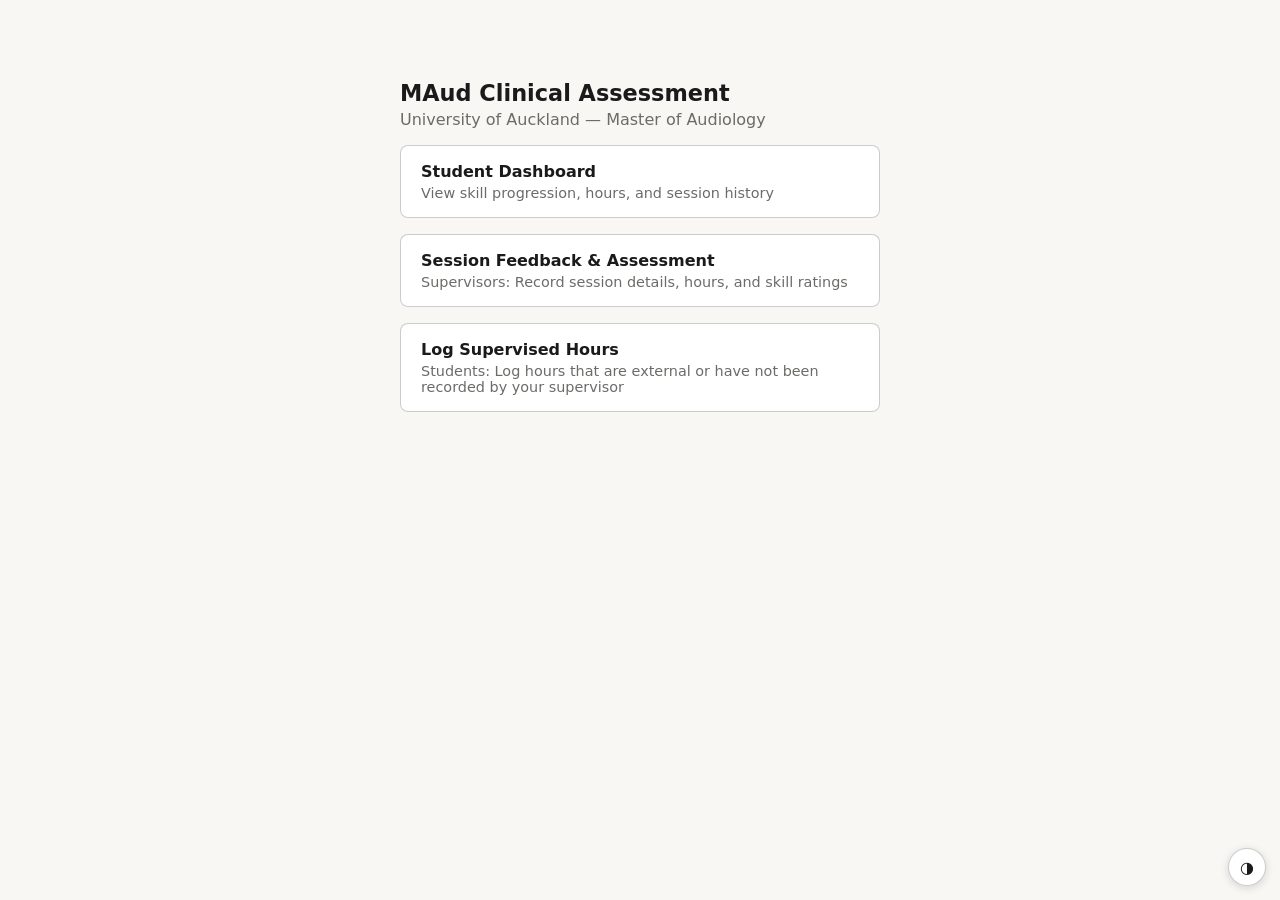
==== index.html @ d383c2b0 "Add shared theme system with Default, Low Vision, and UoA colour themes Introduces assets/theme.css " ====
<!DOCTYPE html>
<html lang="en">
<head>
  <meta charset="UTF-8">
  <meta name="viewport" content="width=device-width, initial-scale=1.0">
  <title>MAud Clinical Assessment</title>
  <link rel="stylesheet" href="assets/theme.css">
  <script src="assets/theme.js"></script>
  <style>
    body { font-family: var(--font); background: var(--bg); color: var(--text); max-width: 480px; margin: 80px auto; padding: 0 24px; }
    h1 { font-size: 1.4rem; margin-bottom: 0.25rem; }
    p { color: var(--text-muted); margin-top: 0; }
    a.card { display: block; border: 1px solid var(--border-strong); border-radius: var(--radius); background: var(--surface); padding: 16px 20px; margin: 16px 0; text-decoration: none; color: inherit; }
    a.card:hover { background: var(--gray-bg); }
    a.card h2 { margin: 0 0 4px; font-size: 1rem; color: var(--text); }
    a.card p { margin: 0; font-size: 0.9rem; }
  </style>
</head>
<body>
  <h1>MAud Clinical Assessment</h1>
  <p>University of Auckland — Master of Audiology</p>
  <a class="card" href="src/dashboard/">
    <h2>Student Dashboard</h2>
    <p>View skill progression, hours, and session history</p>
  </a>
  <a class="card" href="src/form/">
    <h2>Session Feedback &amp; Assessment</h2>
    <p>Supervisors: Record session details, hours, and skill ratings</p>
  </a>
  <a class="card" href="src/student-form/">
    <h2>Log Supervised Hours</h2>
    <p>Students: Log hours that are external or have not been recorded by your supervisor</p>
  </a>
</body>
</html>
---- assets/theme.css ----
/*
 * Shared theme variables for all MAud pages (index.html, dashboard, form,
 * student-form). Each page's own <style> block only defines layout/component
 * CSS and references these variables — it should not redefine :root colours.
 *
 * Theme switching works via a `data-theme` attribute on <html>, set by
 * theme.js from localStorage ('maud_theme': 'default' | 'low-vision' | 'uoa').
 * Default theme additionally respects prefers-color-scheme for dark mode;
 * the other two themes are fixed (no auto dark variant) so their contrast
 * choices stay predictable.
 */

:root,
:root[data-theme="default"] {
  --bg:#f8f7f4; --surface:#fff; --text:#1a1a1a; --text-muted:#6b6b68;
  --text-hint:#9b9b97; --border:rgba(0,0,0,0.1); --border-strong:rgba(0,0,0,0.2);
  --accent:#185FA5; --accent-bg:#E6F1FB; --accent-text:#0C447C;
  --green:#639922; --green-bg:#EAF3DE; --green-text:#3B6D11;
  --amber:#EF9F27; --amber-bg:#FAEEDA; --amber-text:#854F0B;
  --red:#E24B4A; --red-bg:#FCEBEB; --red-text:#A32D2D;
  --gray-bg:#F1EFE8; --teal:#1D9E75; --teal-bg:#E1F5EE; --teal-text:#0F6E56;
  --purple:#534AB7; --purple-bg:#EEEDFE; --purple-text:#3C3489;
  --coral:#D85A30; --coral-bg:#FAECE7; --coral-text:#993C1D;
  --radius:8px; --radius-lg:12px;
  --font:-apple-system,BlinkMacSystemFont,'Segoe UI',system-ui,sans-serif;
}

@media (prefers-color-scheme: dark) {
  :root[data-theme="default"] {
    --bg:#1a1a1a; --surface:#2a2a2a; --text:#e8e8e4; --text-muted:#a0a09c;
    --text-hint:#6b6b68; --border:rgba(255,255,255,0.1); --border-strong:rgba(255,255,255,0.2);
    --accent:#85B7EB; --accent-bg:#0C447C; --accent-text:#B5D4F4;
    --green-bg:#27500A; --green-text:#C0DD97;
    --amber-bg:#633806; --amber-text:#FAC775;
    --red-bg:#501313; --red-text:#F7C1C1;
    --gray-bg:#333; --teal-bg:#085041; --teal-text:#9FE1CB;
    --purple-bg:#3C3489; --purple-text:#CECBF6;
    --coral-bg:#712B13; --coral-text:#F5C4B3;
  }
}

/*
 * Low vision theme — high contrast, no reliance on pale tints, larger text
 * and stronger focus rings. Fixed regardless of system dark-mode setting.
 */
:root[data-theme="low-vision"] {
  --bg:#ffffff; --surface:#ffffff; --text:#000000; --text-muted:#1a1a1a;
  --text-hint:#333333; --border:#000000; --border-strong:#000000;
  --accent:#003366; --accent-bg:#cfe2ff; --accent-text:#001a33;
  --green:#0a6b1d; --green-bg:#d6f5dc; --green-text:#04330c;
  --amber:#8a5200; --amber-bg:#ffe8b8; --amber-text:#3d2400;
  --red:#a30000; --red-bg:#ffd6d6; --red-text:#4d0000;
  --gray-bg:#e6e6e6; --teal:#00665c; --teal-bg:#c9f0ea; --teal-text:#003330;
  --purple:#3d1a8a; --purple-bg:#dcd1f7; --purple-text:#1f0d4d;
  --coral:#8a2e00; --coral-bg:#ffd9c2; --coral-text:#3d1400;
  --radius:6px; --radius-lg:8px;
  --font:-apple-system,BlinkMacSystemFont,'Segoe UI',system-ui,sans-serif;
}
:root[data-theme="low-vision"] body { font-size: 1.15em; }
:root[data-theme="low-vision"] *:focus { outline: 3px solid #000 !important; outline-offset: 2px; }
:root[data-theme="low-vision"] a { text-decoration: underline; }

/*
 * University of Auckland theme — colours sourced from the official Web
 * Style Guide (Dark blue #00457D, Mid blue #0098C3, Silver/Grey neutrals).
 * Status colours (green/amber/red) are kept as semantic UI signals rather
 * than brand colours, so red-flag/on-track meaning stays consistent across
 * themes.
 */
:root[data-theme="uoa"] {
  --bg:#F1F1F1; --surface:#ffffff; --text:#333333; --text-muted:#5a5a5a;
  --text-hint:#8a8a8a; --border:rgba(0,0,0,0.12); --border-strong:rgba(0,0,0,0.28);
  --accent:#00457D; --accent-bg:#E3ECF3; --accent-text:#00345F;
  --green:#639922; --green-bg:#EAF3DE; --green-text:#3B6D11;
  --amber:#EF9F27; --amber-bg:#FAEEDA; --amber-text:#854F0B;
  --red:#E24B4A; --red-bg:#FCEBEB; --red-text:#A32D2D;
  --gray-bg:#E0E0E0; --teal:#0098C3; --teal-bg:#DFF3F8; --teal-text:#005870;
  --purple:#534AB7; --purple-bg:#EEEDFE; --purple-text:#3C3489;
  --coral:#D85A30; --coral-bg:#FAECE7; --coral-text:#993C1D;
  --radius:6px; --radius-lg:10px;
  --font:-apple-system,BlinkMacSystemFont,'Segoe UI',system-ui,sans-serif;
}

/* Theme picker widget, injected by theme.js — shared styling lives here so theme.js stays markup-only. */
.maud-theme-picker { position: fixed; bottom: 14px; right: 14px; z-index: 1000; font-family: var(--font); }
.maud-theme-picker-btn {
  width: 38px; height: 38px; border-radius: 50%; border: 1px solid var(--border-strong);
  background: var(--surface); color: var(--text); cursor: pointer; font-size: 16px;
  box-shadow: 0 2px 8px rgba(0,0,0,0.15); display: flex; align-items: center; justify-content: center;
}
.maud-theme-picker-menu {
  display: none; position: absolute; bottom: 46px; right: 0; background: var(--surface);
  border: 1px solid var(--border-strong); border-radius: var(--radius); box-shadow: 0 4px 16px rgba(0,0,0,0.2);
  min-width: 170px; overflow: hidden;
}
.maud-theme-picker-menu.open { display: block; }
.maud-theme-picker-opt {
  display: flex; align-items: center; gap: 8px; padding: 9px 12px; font-size: 13px; color: var(--text);
  cursor: pointer; white-space: nowrap;
}
.maud-theme-picker-opt:hover { background: var(--gray-bg); }
.maud-theme-picker-opt.active { background: var(--accent-bg); color: var(--accent-text); font-weight: 500; }
.maud-theme-picker-swatch { width: 14px; height: 14px; border-radius: 50%; border: 1px solid var(--border-strong); flex-shrink: 0; }
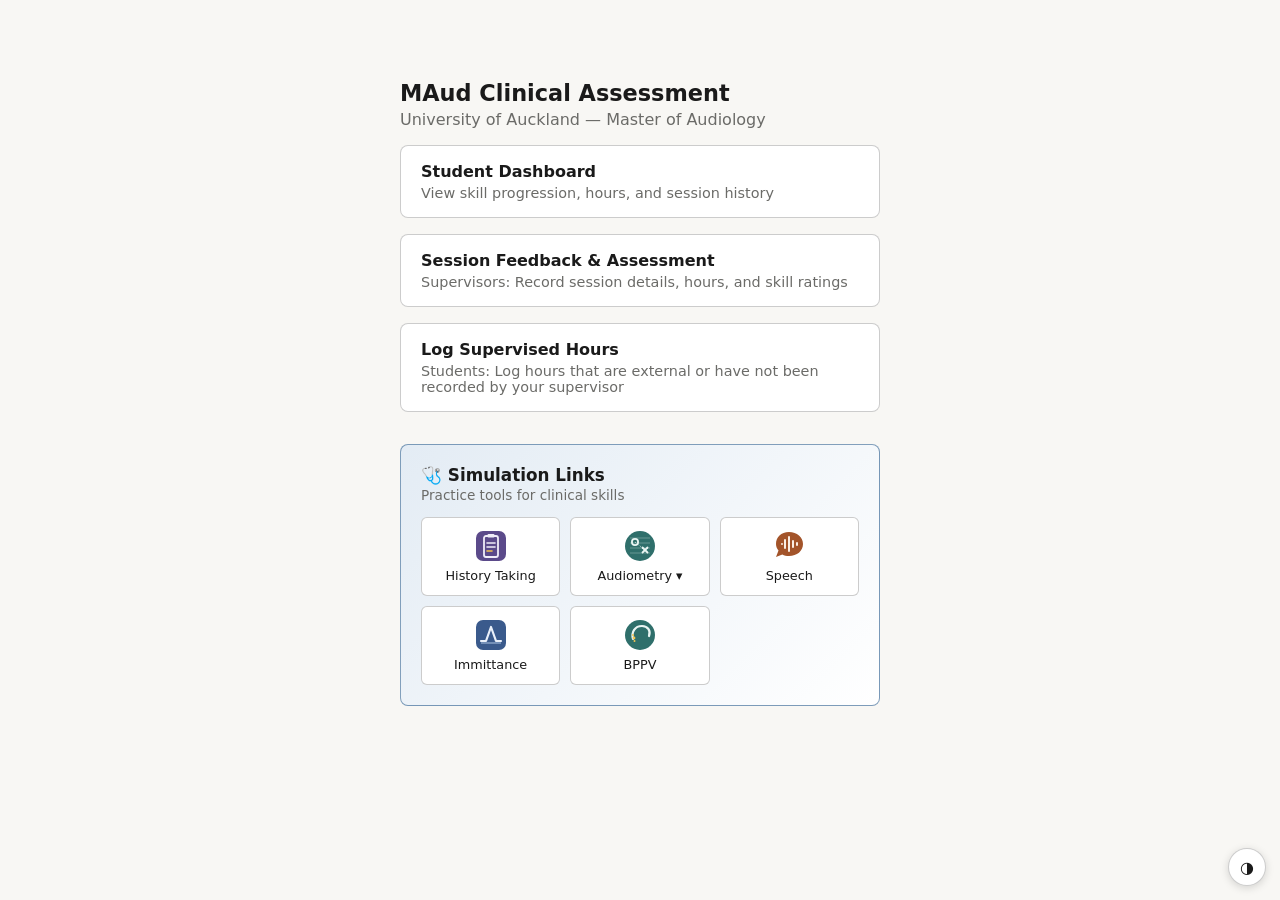
==== commit 43d2b3b5: "Add Simulation Links section to home page Highlighted panel with icon links to the audiology practic" ====
--- a/index.html
+++ b/index.html
@@ -4,16 +4,28 @@
   <meta charset="UTF-8">
   <meta name="viewport" content="width=device-width, initial-scale=1.0">
   <title>MAud Clinical Assessment</title>
+  <link rel="icon" type="image/svg+xml" href="favicon.svg">
   <link rel="stylesheet" href="assets/theme.css">
   <script src="assets/theme.js"></script>
   <style>
     body { font-family: var(--font); background: var(--bg); color: var(--text); max-width: 480px; margin: 80px auto; padding: 0 24px; }
-    h1 { font-size: 1.4rem; margin-bottom: 0.25rem; }
+    h1 { font-size:calc(var(--font-scale,1)*1.4rem); margin-bottom: 0.25rem; }
     p { color: var(--text-muted); margin-top: 0; }
     a.card { display: block; border: 1px solid var(--border-strong); border-radius: var(--radius); background: var(--surface); padding: 16px 20px; margin: 16px 0; text-decoration: none; color: inherit; }
     a.card:hover { background: var(--gray-bg); }
-    a.card h2 { margin: 0 0 4px; font-size: 1rem; color: var(--text); }
-    a.card p { margin: 0; font-size: 0.9rem; }
+    a.card h2 { margin: 0 0 4px; font-size:calc(var(--font-scale,1)*1rem); color: var(--text); }
+    a.card p { margin: 0; font-size:calc(var(--font-scale,1)*0.9rem); }
+
+    .sim-section { margin: 32px 0 16px; padding: 20px; border-radius: var(--radius); background: linear-gradient(135deg, color-mix(in srgb, var(--accent, #2f6fed) 12%, var(--surface)), var(--surface)); border: 1px solid color-mix(in srgb, var(--accent, #2f6fed) 40%, var(--border-strong)); }
+    .sim-section h2 { margin: 0 0 2px; font-size:calc(var(--font-scale,1)*1.05rem); color: var(--text); display:flex; align-items:center; gap:8px; }
+    .sim-section > p { margin: 0 0 14px; font-size:calc(var(--font-scale,1)*0.85rem); }
+    .sim-grid { display: grid; grid-template-columns: repeat(auto-fill, minmax(120px, 1fr)); gap: 10px; }
+    .sim-link, .sim-toggle { display: flex; flex-direction: column; align-items: center; gap: 6px; text-decoration: none; color: inherit; background: var(--surface); border: 1px solid var(--border-strong); border-radius: calc(var(--radius) - 2px); padding: 12px 8px; text-align: center; cursor: pointer; font: inherit; }
+    .sim-link:hover, .sim-toggle:hover { background: var(--gray-bg); }
+    .sim-link img, .sim-toggle img { width: 32px; height: 32px; }
+    .sim-link span, .sim-toggle span { font-size:calc(var(--font-scale,1)*0.8rem); }
+    .sim-submenu { display: none; grid-column: 1 / -1; grid-template-columns: repeat(auto-fill, minmax(120px, 1fr)); gap: 10px; margin-top: 10px; padding-top: 10px; border-top: 1px dashed var(--border-strong); }
+    .sim-submenu.open { display: grid; }
   </style>
 </head>
 <body>
@@ -31,5 +43,50 @@
     <h2>Log Supervised Hours</h2>
     <p>Students: Log hours that are external or have not been recorded by your supervisor</p>
   </a>
+
+  <div class="sim-section">
+    <h2>🩺 Simulation Links</h2>
+    <p>Practice tools for clinical skills</p>
+    <div class="sim-grid">
+      <a class="sim-link" href="https://jakalnz.github.io/history-taking-simulator/" target="_blank" rel="noopener">
+        <img src="docs/favicon/favicon-history-taking-simulator.svg" alt="">
+        <span>History Taking</span>
+      </a>
+      <button type="button" class="sim-toggle" onclick="document.getElementById('audiometry-submenu').classList.toggle('open')">
+        <img src="docs/favicon/favicon-audiogram-plain.svg" alt="">
+        <span>Audiometry ▾</span>
+      </button>
+      <a class="sim-link" href="https://jakalnz.github.io/speech-testing-simulator/" target="_blank" rel="noopener">
+        <img src="docs/favicon/favicon-speech-testing-simulator.svg" alt="">
+        <span>Speech</span>
+      </a>
+      <a class="sim-link" href="https://jakalnz.github.io/immittance-simulator/" target="_blank" rel="noopener">
+        <img src="docs/favicon/favicon-immittance-simulator.svg" alt="">
+        <span>Immittance</span>
+      </a>
+      <a class="sim-link" href="https://jakalnz.github.io/bppv-simulator/" target="_blank" rel="noopener">
+        <img src="docs/favicon/favicon-bppv-simulator.svg" alt="">
+        <span>BPPV</span>
+      </a>
+      <div id="audiometry-submenu" class="sim-submenu">
+        <a class="sim-link" href="https://personalpages.manchester.ac.uk/staff/tim.wilding/pta_sim/PTAsim.html?loadp=[base64]" target="_blank" rel="noopener">
+          <img src="docs/favicon/favicon-audiogram-case-1.svg" alt="">
+          <span>Case 1</span>
+        </a>
+        <a class="sim-link" href="https://personalpages.manchester.ac.uk/staff/tim.wilding/pta_sim/PTAsim.html?loadp=[base64]" target="_blank" rel="noopener">
+          <img src="docs/favicon/favicon-audiogram-case-2.svg" alt="">
+          <span>Case 2</span>
+        </a>
+        <a class="sim-link" href="https://personalpages.manchester.ac.uk/staff/tim.wilding/pta_sim/PTAsim.html?loadp=[base64]" target="_blank" rel="noopener">
+          <img src="docs/favicon/favicon-audiogram-case-3.svg" alt="">
+          <span>Case 3</span>
+        </a>
+        <a class="sim-link" href="https://personalpages.manchester.ac.uk/staff/tim.wilding/pta_sim/PTAsim.html?loadp=[base64]" target="_blank" rel="noopener">
+          <img src="docs/favicon/favicon-audiogram-case-4.svg" alt="">
+          <span>Case 4</span>
+        </a>
+      </div>
+    </div>
+  </div>
 </body>
 </html>
--- a/assets/theme.css
+++ b/assets/theme.css
@@ -21,7 +21,7 @@
   --gray-bg:#F1EFE8; --teal:#1D9E75; --teal-bg:#E1F5EE; --teal-text:#0F6E56;
   --purple:#534AB7; --purple-bg:#EEEDFE; --purple-text:#3C3489;
   --coral:#D85A30; --coral-bg:#FAECE7; --coral-text:#993C1D;
-  --radius:8px; --radius-lg:12px;
+  --radius:8px; --radius-lg:12px; --font-scale:1;
   --font:-apple-system,BlinkMacSystemFont,'Segoe UI',system-ui,sans-serif;
 }
 
@@ -40,6 +40,47 @@
 }
 
 /*
+ * Dark theme — same palette as Default's system-dark-mode variant above,
+ * but manually selectable regardless of the OS/browser setting.
+ */
+:root[data-theme="dark"] {
+  --bg:#1a1a1a; --surface:#2a2a2a; --text:#e8e8e4; --text-muted:#a0a09c;
+  --text-hint:#6b6b68; --border:rgba(255,255,255,0.1); --border-strong:rgba(255,255,255,0.2);
+  --accent:#85B7EB; --accent-bg:#0C447C; --accent-text:#B5D4F4;
+  --green:#639922; --green-bg:#27500A; --green-text:#C0DD97;
+  --amber:#EF9F27; --amber-bg:#633806; --amber-text:#FAC775;
+  --red:#E24B4A; --red-bg:#501313; --red-text:#F7C1C1;
+  --gray-bg:#333; --teal:#1D9E75; --teal-bg:#085041; --teal-text:#9FE1CB;
+  --purple:#534AB7; --purple-bg:#3C3489; --purple-text:#CECBF6;
+  --coral:#D85A30; --coral-bg:#712B13; --coral-text:#F5C4B3;
+  --radius:8px; --radius-lg:12px; --font-scale:1;
+  --font:-apple-system,BlinkMacSystemFont,'Segoe UI',system-ui,sans-serif;
+}
+
+/*
+ * Colour-blind safe theme — replaces the red/amber/green status palette
+ * (used throughout for on-track/below-target signalling) with Paul Tol's
+ * "vibrant" qualitative palette, designed to stay distinguishable under
+ * deuteranopia/protanopia/tritanopia. Source: https://personal.sron.nl/~pault/
+ * Good=blue, Warning=orange, Behind=red — the three differ in lightness
+ * and blue-channel content, not just red/green hue, so they stay
+ * distinguishable when red-green discrimination is impaired.
+ */
+:root[data-theme="colorblind"] {
+  --bg:#f8f7f4; --surface:#fff; --text:#1a1a1a; --text-muted:#6b6b68;
+  --text-hint:#9b9b97; --border:rgba(0,0,0,0.1); --border-strong:rgba(0,0,0,0.2);
+  --accent:#0077BB; --accent-bg:#E3F0F8; --accent-text:#004C79;
+  --green:#0077BB; --green-bg:#E3F0F8; --green-text:#004C79;
+  --amber:#EE7733; --amber-bg:#FCEADB; --amber-text:#8A3F0F;
+  --red:#CC3311; --red-bg:#FAE3DC; --red-text:#7A1E0A;
+  --gray-bg:#F1EFE8; --teal:#33BBEE; --teal-bg:#E2F6FC; --teal-text:#0C5C75;
+  --purple:#EE3377; --purple-bg:#FCE3ED; --purple-text:#8A1F46;
+  --coral:#EE7733; --coral-bg:#FCEADB; --coral-text:#8A3F0F;
+  --radius:8px; --radius-lg:12px; --font-scale:1;
+  --font:-apple-system,BlinkMacSystemFont,'Segoe UI',system-ui,sans-serif;
+}
+
+/*
  * Low vision theme — high contrast, no reliance on pale tints, larger text
  * and stronger focus rings. Fixed regardless of system dark-mode setting.
  */
@@ -53,10 +94,9 @@
   --gray-bg:#e6e6e6; --teal:#00665c; --teal-bg:#c9f0ea; --teal-text:#003330;
   --purple:#3d1a8a; --purple-bg:#dcd1f7; --purple-text:#1f0d4d;
   --coral:#8a2e00; --coral-bg:#ffd9c2; --coral-text:#3d1400;
-  --radius:6px; --radius-lg:8px;
+  --radius:6px; --radius-lg:8px; --font-scale:1.15;
   --font:-apple-system,BlinkMacSystemFont,'Segoe UI',system-ui,sans-serif;
 }
-:root[data-theme="low-vision"] body { font-size: 1.15em; }
 :root[data-theme="low-vision"] *:focus { outline: 3px solid #000 !important; outline-offset: 2px; }
 :root[data-theme="low-vision"] a { text-decoration: underline; }
 
@@ -77,7 +117,7 @@
   --gray-bg:#E0E0E0; --teal:#0098C3; --teal-bg:#DFF3F8; --teal-text:#005870;
   --purple:#534AB7; --purple-bg:#EEEDFE; --purple-text:#3C3489;
   --coral:#D85A30; --coral-bg:#FAECE7; --coral-text:#993C1D;
-  --radius:6px; --radius-lg:10px;
+  --radius:6px; --radius-lg:10px; --font-scale:1;
   --font:-apple-system,BlinkMacSystemFont,'Segoe UI',system-ui,sans-serif;
 }
 
@@ -85,7 +125,7 @@
 .maud-theme-picker { position: fixed; bottom: 14px; right: 14px; z-index: 1000; font-family: var(--font); }
 .maud-theme-picker-btn {
   width: 38px; height: 38px; border-radius: 50%; border: 1px solid var(--border-strong);
-  background: var(--surface); color: var(--text); cursor: pointer; font-size: 16px;
+  background: var(--surface); color: var(--text); cursor: pointer; font-size:calc(var(--font-scale,1)*16px);
   box-shadow: 0 2px 8px rgba(0,0,0,0.15); display: flex; align-items: center; justify-content: center;
 }
 .maud-theme-picker-menu {
@@ -95,7 +135,7 @@
 }
 .maud-theme-picker-menu.open { display: block; }
 .maud-theme-picker-opt {
-  display: flex; align-items: center; gap: 8px; padding: 9px 12px; font-size: 13px; color: var(--text);
+  display: flex; align-items: center; gap: 8px; padding: 9px 12px; font-size:calc(var(--font-scale,1)*13px); color: var(--text);
   cursor: pointer; white-space: nowrap;
 }
 .maud-theme-picker-opt:hover { background: var(--gray-bg); }
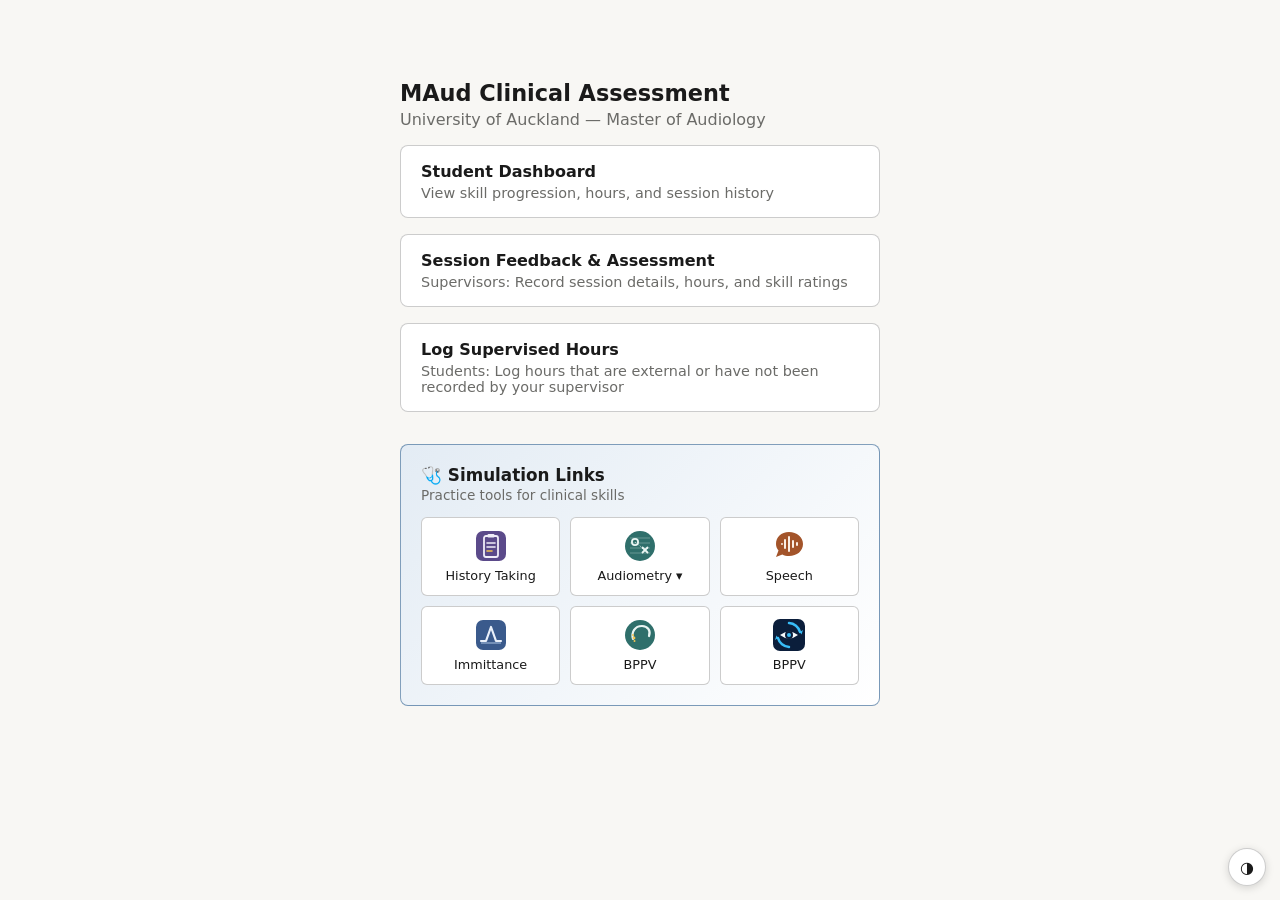
==== commit 3381031d: "Add VOR simulator favicon and link to index.html" ====
--- a/index.html
+++ b/index.html
@@ -68,16 +68,22 @@
         <img src="docs/favicon/favicon-bppv-simulator.svg" alt="">
         <span>BPPV</span>
       </a>
+      <a class="sim-link" href="https://jakalnz.github.io/vor-simulator/" target="_blank" rel="noopener">
+        <img src="docs/favicon/favicon-vor-simulator.svg" alt="">
+        <span>BPPV</span>
+      </a>    
       <div id="audiometry-submenu" class="sim-submenu">
         <a class="sim-link" href="https://personalpages.manchester.ac.uk/staff/tim.wilding/pta_sim/PTAsim.html?loadp=[base64]" target="_blank" rel="noopener">
           <img src="docs/favicon/favicon-audiogram-case-1.svg" alt="">
           <span>Case 1</span>
         </a>
-        <a class="sim-link" href="https://personalpages.manchester.ac.uk/staff/tim.wilding/pta_sim/PTAsim.html?loadp=[base64]" target="_blank" rel="noopener">
+        <!-- Case 2 temporarily hidden — remove style="display:none;" to re-enable -->
+        <a class="sim-link" style="display:none;" href="https://personalpages.manchester.ac.uk/staff/tim.wilding/pta_sim/PTAsim.html?loadp=[base64]" target="_blank" rel="noopener">
           <img src="docs/favicon/favicon-audiogram-case-2.svg" alt="">
           <span>Case 2</span>
         </a>
-        <a class="sim-link" href="https://personalpages.manchester.ac.uk/staff/tim.wilding/pta_sim/PTAsim.html?loadp=[base64]" target="_blank" rel="noopener">
+        <!-- Case 3 temporarily hidden — remove style="display:none;" to re-enable -->
+        <a class="sim-link" style="display:none;" href="https://personalpages.manchester.ac.uk/staff/tim.wilding/pta_sim/PTAsim.html?loadp=[base64]" target="_blank" rel="noopener">
           <img src="docs/favicon/favicon-audiogram-case-3.svg" alt="">
           <span>Case 3</span>
         </a>
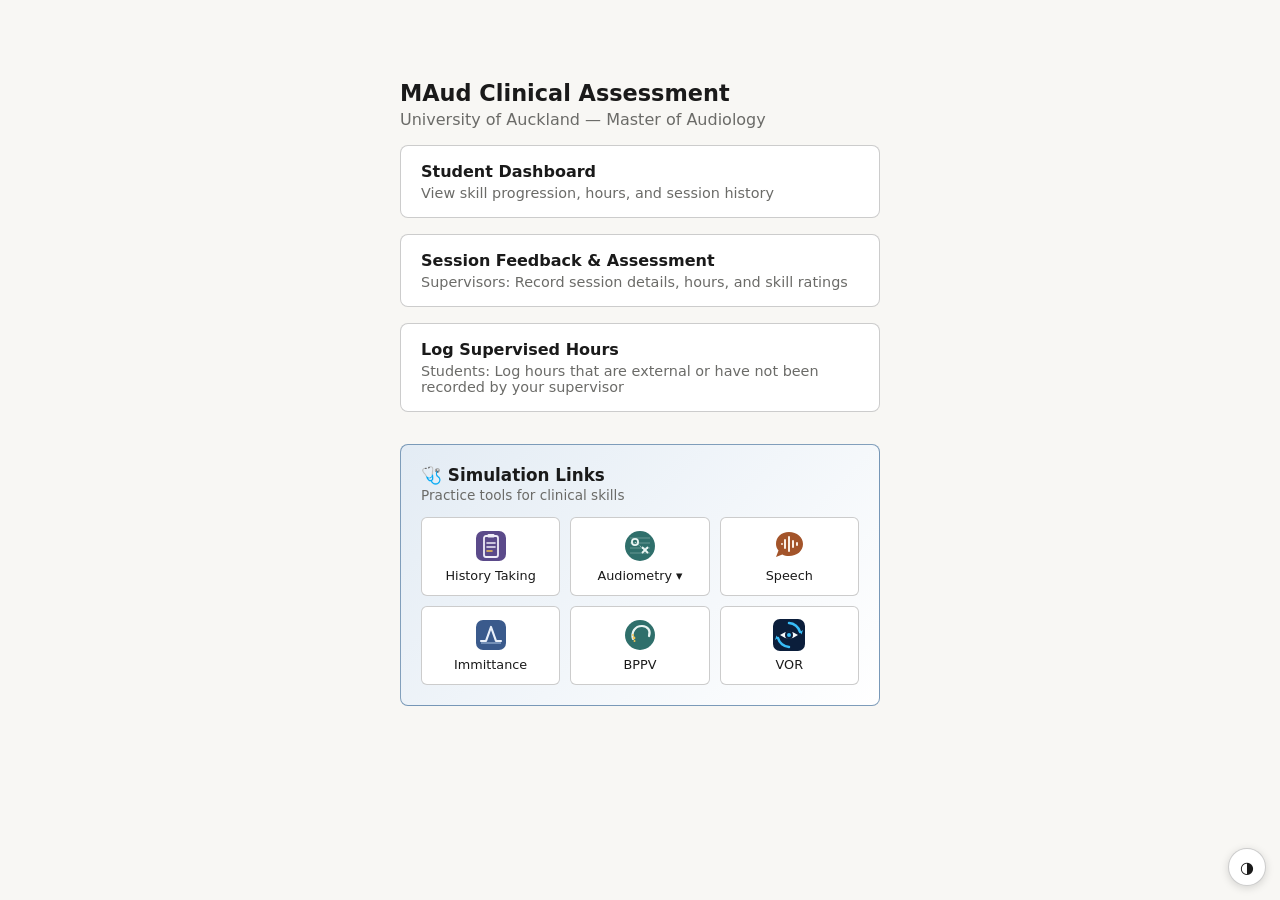
==== commit 63066b41: "Update VOR simulator link text from "BPPV" to "VOR"" ====
--- a/index.html
+++ b/index.html
@@ -70,7 +70,7 @@
       </a>
       <a class="sim-link" href="https://jakalnz.github.io/vor-simulator/" target="_blank" rel="noopener">
         <img src="docs/favicon/favicon-vor-simulator.svg" alt="">
-        <span>BPPV</span>
+        <span>VOR</span>
       </a>    
       <div id="audiometry-submenu" class="sim-submenu">
         <a class="sim-link" href="https://personalpages.manchester.ac.uk/staff/tim.wilding/pta_sim/PTAsim.html?loadp=[base64]" target="_blank" rel="noopener">
